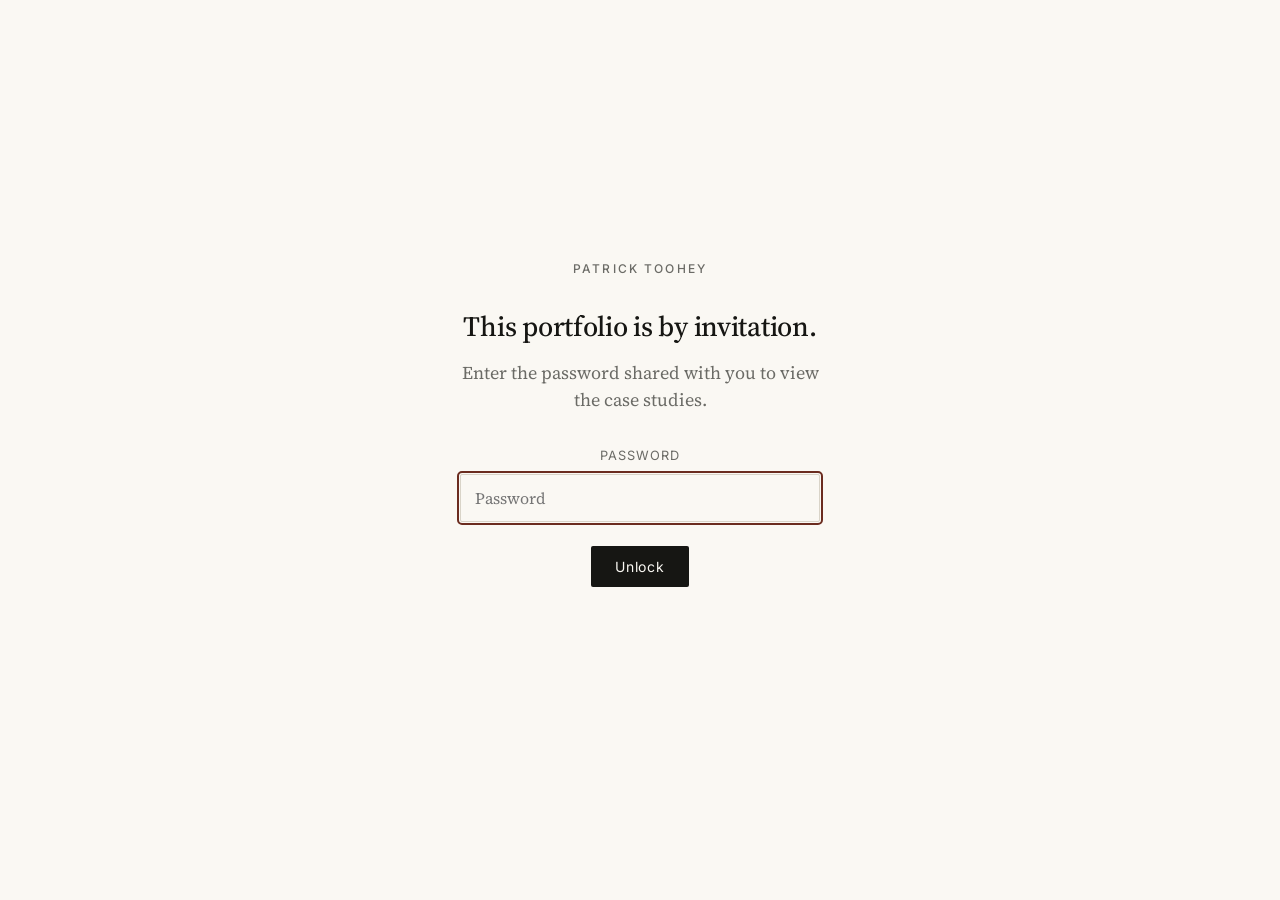
==== about.html @ 163a7788 "Initial commit" ====
<!DOCTYPE html>
<html lang="en">
<head>
  <meta charset="UTF-8" />
  <meta name="viewport" content="width=device-width, initial-scale=1.0" />
  <meta name="robots" content="noindex, nofollow" />
  <title>About — Patrick Toohey</title>

  <link rel="preconnect" href="https://fonts.googleapis.com" />
  <link rel="preconnect" href="https://fonts.gstatic.com" crossorigin />
  <link href="https://fonts.googleapis.com/css2?family=Inter:wght@400;500&family=Source+Serif+4:ital,wght@0,400;0,500;0,600;1,400&display=swap" rel="stylesheet" />

  <link rel="stylesheet" href="assets/css/styles.css" />

  <!-- Soft password gate: redirect to unlock if the visitor hasn't entered the password. -->
  <script>
    if (localStorage.getItem('pt_unlocked') !== 'true') {
      window.location.replace('unlock.html');
    }
  </script>
</head>
<body>

  <nav class="nav">
    <a class="nav__brand" href="index.html">Patrick Toohey</a>
    <div class="nav__links">
      <a href="index.html#work">Work</a>
      <a href="about.html">About</a>
      <a href="#contact">Contact</a>
    </div>
  </nav>

  <main>

    <section class="section container container--reading">
      <p class="eyebrow">About</p>
      <h1>Patrick Toohey</h1>
      <p class="hero__tagline">
        Senior lifecycle marketer working at the intersection of strategy, MarTech, and machine learning.
      </p>

      <hr class="rule" />

      <h2>Bio</h2>
      <p>
        <!-- TODO: Replace this placeholder with your actual bio. 2-4 short paragraphs is ideal. -->
        I&rsquo;ve spent the last several years building lifecycle programs that treat the email channel
        as a product surface &mdash; instrumented, iterative, and engineered to compound over time. My
        background spans strategy, MarTech operations, and direct collaboration with engineering and
        machine-learning teams.
      </p>
      <p>
        Most recently I&rsquo;ve focused on the seam between marketing and AI: rebuilding our module
        library as snippet-based variables, then extending it with a Claude skill that turns design
        files directly into production-ready code.
      </p>

      <h2>Resume</h2>
      <p>
        <!-- TODO: drop your resume PDF into /assets and update the href below.
             Suggested filename: assets/patrick-toohey-resume.pdf -->
        <a href="assets/patrick-toohey-resume.pdf" download>Download resume (PDF) &darr;</a>
      </p>

      <hr class="rule" />

      <!-- CONTACT -->
      <h2 id="contact">Get in touch</h2>
      <p class="muted">
        The fastest way to reach me is via this form. Replies usually within a day.
      </p>

      <!-- =========================================================
        CONTACT FORM — Formspree integration
        ---------------------------------------------------------
        To activate this form:
        1. Sign up at https://formspree.io (free tier).
        2. Create a new form and copy the form endpoint URL
           (it looks like: https://formspree.io/f/abcdwxyz).
        3. Replace YOUR_FORMSPREE_ID below with that ID.
        Until you do this, the form will look correct but
        submissions won't go anywhere.
      ========================================================= -->
      <form
        class="form"
        action="https://formspree.io/f/YOUR_FORMSPREE_ID"
        method="POST"
      >
        <label for="name">Name</label>
        <input id="name" name="name" type="text" required />

        <label for="email">Email</label>
        <input id="email" name="email" type="email" required />

        <label for="message">Message</label>
        <textarea id="message" name="message" required></textarea>

        <button type="submit" class="btn">Send message</button>
      </form>
    </section>

  </main>

  <footer class="footer">
    <div>&copy; <span id="year"></span> Patrick Toohey</div>
    <div><a href="index.html">Home</a></div>
  </footer>

  <script src="assets/js/main.js"></script>
  <script>
    document.getElementById('year').textContent = new Date().getFullYear();
  </script>
</body>
</html>
---- assets/css/styles.css ----
/* ============================================================
   Patrick Toohey — Portfolio
   One stylesheet, organized top-down:
   1. Design tokens (colors, fonts, spacing) — change these to rebrand
   2. Base / typography
   3. Layout primitives (container, rule, grid)
   4. Components (nav, hero, ImpactStat, case study card, timeline, form)
   5. Page-specific tweaks
   ============================================================ */

/* 1. DESIGN TOKENS ------------------------------------------- */
:root {
  /* Color — warm cream + near-black, single oxblood accent */
  --bg:        #faf8f3;
  --bg-alt:    #f1ede4;
  --text:      #161613;
  --muted:     #6b6b66;
  --rule:      #d9d4c8;
  --accent:    #6b2c1f;

  /* Type */
  --serif: 'Source Serif 4', 'Source Serif Pro', Georgia, 'Times New Roman', serif;
  --sans:  'Inter', -apple-system, BlinkMacSystemFont, 'Segoe UI', sans-serif;

  /* Spacing — based on an 8px grid */
  --s-1: 0.5rem;   /*  8px */
  --s-2: 1rem;     /* 16px */
  --s-3: 1.5rem;   /* 24px */
  --s-4: 2rem;     /* 32px */
  --s-6: 3rem;     /* 48px */
  --s-8: 4rem;     /* 64px */
  --s-12: 6rem;    /* 96px */
  --s-16: 8rem;    /* 128px */

  /* Layout widths */
  --w-max:      1200px;
  --w-reading:  680px;

  /* Motion */
  --ease: cubic-bezier(0.2, 0.6, 0.2, 1);
}

/* 2. BASE ---------------------------------------------------- */
*, *::before, *::after { box-sizing: border-box; }

html { scroll-behavior: smooth; }

body {
  margin: 0;
  background: var(--bg);
  color: var(--text);
  font-family: var(--serif);
  font-size: 18px;
  line-height: 1.55;
  -webkit-font-smoothing: antialiased;
  -moz-osx-font-smoothing: grayscale;
}

img { max-width: 100%; display: block; }
a { color: var(--text); text-decoration: underline; text-underline-offset: 3px; text-decoration-thickness: 1px; }
a:hover { color: var(--accent); }

h1, h2, h3, h4 {
  font-family: var(--serif);
  font-weight: 500;
  letter-spacing: -0.01em;
  line-height: 1.15;
  margin: 0 0 var(--s-3);
}
h1 { font-size: clamp(2.25rem, 5vw, 3.75rem); }
h2 { font-size: clamp(1.75rem, 3.5vw, 2.5rem); }
h3 { font-size: 1.375rem; }
p  { margin: 0 0 var(--s-2); }

/* "Editorial" small-caps label */
.eyebrow {
  font-family: var(--sans);
  font-size: 0.75rem;
  font-weight: 500;
  letter-spacing: 0.18em;
  text-transform: uppercase;
  color: var(--muted);
}

/* 3. LAYOUT PRIMITIVES --------------------------------------- */
.container {
  max-width: var(--w-max);
  margin: 0 auto;
  padding: 0 var(--s-4);
}
.container--reading { max-width: var(--w-reading); }

.rule {
  border: 0;
  border-top: 1px solid var(--rule);
  margin: var(--s-8) 0;
}

.section { padding: var(--s-12) 0; }
.section--tight { padding: var(--s-8) 0; }

/* 4. COMPONENTS ---------------------------------------------- */

/* --- Navigation --- */
.nav {
  display: flex;
  justify-content: space-between;
  align-items: center;
  padding: var(--s-3) var(--s-4);
  max-width: var(--w-max);
  margin: 0 auto;
  border-bottom: 1px solid var(--rule);
}
.nav__brand {
  font-family: var(--serif);
  font-size: 1.125rem;
  text-decoration: none;
  letter-spacing: -0.01em;
}
.nav__links { display: flex; gap: var(--s-4); }
.nav__links a {
  font-family: var(--sans);
  font-size: 0.875rem;
  text-decoration: none;
  color: var(--muted);
}
.nav__links a:hover { color: var(--accent); }

/* --- Hero --- */
.hero { padding: var(--s-16) 0 var(--s-12); }
.hero__name { font-size: clamp(3rem, 7vw, 5rem); margin-bottom: var(--s-4); }
.hero__tagline {
  max-width: var(--w-reading);
  font-size: 1.25rem;
  color: var(--muted);
  font-style: italic;
}

/* --- Pillars (What I do) --- */
.pillars {
  display: grid;
  grid-template-columns: repeat(auto-fit, minmax(260px, 1fr));
  gap: var(--s-6);
  margin-top: var(--s-6);
}
.pillar h3 { margin-bottom: var(--s-1); }
.pillar p { color: var(--muted); font-size: 1rem; }

/* --- Case study cards (home grid) --- */
.work-list { display: flex; flex-direction: column; gap: var(--s-8); margin-top: var(--s-6); }
.work-card {
  display: grid;
  grid-template-columns: 1fr 2fr;
  gap: var(--s-6);
  padding-top: var(--s-6);
  border-top: 1px solid var(--rule);
  text-decoration: none;
  color: inherit;
  transition: transform 0.3s var(--ease);
}
.work-card:hover { transform: translateX(4px); }
.work-card:hover .work-card__title { color: var(--accent); }
.work-card__stat { font-family: var(--serif); font-size: 2.5rem; line-height: 1; }
.work-card__stat-label { font-family: var(--sans); font-size: 0.75rem; color: var(--muted); letter-spacing: 0.1em; text-transform: uppercase; }
.work-card__title { font-size: 1.75rem; margin-bottom: var(--s-2); transition: color 0.2s; }
.work-card__desc { color: var(--muted); margin-bottom: var(--s-2); }
.work-card__meta { font-family: var(--sans); font-size: 0.8rem; color: var(--muted); letter-spacing: 0.05em; }
.work-card--placeholder { opacity: 0.5; pointer-events: none; }

@media (max-width: 700px) {
  .work-card { grid-template-columns: 1fr; gap: var(--s-3); }
}

/* --- ImpactStat block (top of every case study) --- */
.impact {
  display: grid;
  grid-template-columns: repeat(3, 1fr);
  gap: 0;
  border-top: 1px solid var(--text);
  border-bottom: 1px solid var(--text);
  margin: var(--s-6) 0 var(--s-8);
}
.impact__cell {
  padding: var(--s-4) var(--s-3);
  border-right: 1px solid var(--rule);
}
.impact__cell:last-child { border-right: 0; }
.impact__num {
  font-family: var(--serif);
  font-size: clamp(2rem, 4vw, 3rem);
  line-height: 1;
  margin-bottom: var(--s-1);
}
.impact__label {
  font-family: var(--sans);
  font-size: 0.8rem;
  letter-spacing: 0.08em;
  text-transform: uppercase;
  color: var(--muted);
}
@media (max-width: 700px) {
  .impact { grid-template-columns: 1fr; }
  .impact__cell { border-right: 0; border-bottom: 1px solid var(--rule); }
  .impact__cell:last-child { border-bottom: 0; }
}

/* --- Skill tags --- */
.tags { display: flex; flex-wrap: wrap; gap: var(--s-2); margin: var(--s-3) 0 var(--s-6); }
.tag {
  font-family: var(--sans);
  font-size: 0.75rem;
  letter-spacing: 0.08em;
  text-transform: uppercase;
  color: var(--muted);
  padding: 4px 10px;
  border: 1px solid var(--rule);
  border-radius: 2px;
}

/* --- Case study reading body --- */
.cs-body { max-width: var(--w-reading); }
.cs-body h2 { margin-top: var(--s-8); }
.cs-body ul { padding-left: var(--s-3); }
.cs-body li { margin-bottom: var(--s-2); }
.cs-body strong { font-weight: 600; }

/* --- Branch breakdown (CS1) --- */
.branch {
  border-top: 1px solid var(--rule);
  padding-top: var(--s-4);
  margin-top: var(--s-4);
}
.branch h3 { font-size: 1.25rem; margin-bottom: var(--s-1); }
.branch__num {
  font-family: var(--sans); font-size: 0.75rem;
  letter-spacing: 0.18em; text-transform: uppercase;
  color: var(--accent); margin-bottom: var(--s-1);
}

/* --- Horizontal timeline (CS2) --- */
.timeline-wrap { margin: var(--s-6) calc(var(--s-4) * -1); /* break out of container */ }
.timeline {
  display: flex;
  gap: var(--s-3);
  padding: var(--s-4);
  overflow-x: auto;
  scroll-snap-type: x mandatory;
  scroll-padding-left: var(--s-4);
  /* Soft fade on edges hints there's more content */
  -webkit-mask-image: linear-gradient(to right, transparent, #000 5%, #000 95%, transparent);
          mask-image: linear-gradient(to right, transparent, #000 5%, #000 95%, transparent);
}
.timeline::-webkit-scrollbar { height: 6px; }
.timeline::-webkit-scrollbar-thumb { background: var(--rule); border-radius: 3px; }
.timeline-card {
  flex: 0 0 340px;
  scroll-snap-align: start;
  background: var(--bg-alt);
  border: 1px solid var(--rule);
  padding: var(--s-4);
  border-radius: 4px;
  display: flex;
  flex-direction: column;
}
.timeline-card__year {
  font-family: var(--sans);
  font-size: 0.75rem;
  letter-spacing: 0.15em;
  text-transform: uppercase;
  color: var(--accent);
  margin-bottom: var(--s-2);
}
.timeline-card h3 { font-size: 1.25rem; margin-bottom: var(--s-2); }
.timeline-card p { font-size: 0.95rem; color: var(--muted); }
.timeline-hint {
  font-family: var(--sans);
  font-size: 0.75rem;
  color: var(--muted);
  text-align: center;
  margin-top: var(--s-2);
  letter-spacing: 0.1em;
  text-transform: uppercase;
}

/* --- Module gallery (CS2)
   Same horizontal-scroll/snap mechanic as the timeline, but the cards
   are framed image tiles with a caption. Each card has a fixed size
   and the image is "contained" inside it so different aspect ratios
   (square value-prop, tall hero, wide logo) all sit cleanly together. */
.modules-wrap {
  margin: var(--s-6) calc(var(--s-4) * -1);
  position: relative;       /* anchor for the absolute-positioned arrow buttons */
}

/* Arrow buttons sit on top of the carousel, vertically centered */
.modules-btn {
  position: absolute;
  top: calc(50% - 1.25rem);  /* offset to ignore the "Scroll" hint below */
  transform: translateY(-50%);
  width: 44px;
  height: 44px;
  border-radius: 50%;
  background: var(--bg);
  border: 1px solid var(--rule);
  font-family: var(--serif);
  font-size: 1.5rem;
  line-height: 1;
  cursor: pointer;
  z-index: 2;
  display: grid;
  place-items: center;
  color: var(--text);
  transition: background 0.2s, color 0.2s, border-color 0.2s, opacity 0.2s;
  box-shadow: 0 2px 8px rgba(0,0,0,0.04);
}
.modules-btn:hover {
  background: var(--accent);
  color: var(--bg);
  border-color: var(--accent);
}
.modules-btn--prev { left: var(--s-2); }
.modules-btn--next { right: var(--s-2); }
.modules-btn:disabled {
  opacity: 0.25;
  cursor: default;
  pointer-events: none;
}
.modules {
  display: flex;
  gap: var(--s-3);
  padding: var(--s-4);
  overflow-x: auto;
  scroll-snap-type: x mandatory;
  scroll-padding-left: var(--s-4);
  -webkit-mask-image: linear-gradient(to right, transparent, #000 5%, #000 95%, transparent);
          mask-image: linear-gradient(to right, transparent, #000 5%, #000 95%, transparent);
}
.modules::-webkit-scrollbar { height: 6px; }
.modules::-webkit-scrollbar-thumb { background: var(--rule); border-radius: 3px; }
.module-card {
  flex: 0 0 280px;
  scroll-snap-align: start;
  margin: 0;
}
.module-card__frame {
  background: var(--bg-alt);
  border: 1px solid var(--rule);
  border-radius: 4px;
  aspect-ratio: 4 / 5;     /* every frame is the same shape... */
  display: flex;
  align-items: center;
  justify-content: center;
  padding: var(--s-2);
  overflow: hidden;
}

/* Larger variant: use for diagrams/screenshots that need to be legible.
   `min(560px, 85vw)` keeps cards readable on desktop but stops them
   from being wider than the phone screen on mobile. */
.modules--large .module-card {
  flex: 0 0 min(560px, 85vw);
}
.modules--large .module-card__frame {
  aspect-ratio: 4 / 3;
  padding: var(--s-3);
}
.module-card__frame img {
  max-width: 100%;
  max-height: 100%;
  width: auto;
  height: auto;
  object-fit: contain;     /* ...the image scales inside without distortion */
  display: block;
}
.module-card__caption {
  font-family: var(--sans);
  font-size: 0.75rem;
  letter-spacing: 0.15em;
  text-transform: uppercase;
  color: var(--muted);
  text-align: center;
  margin-top: var(--s-2);
}

/* Carousel images are clickable — hint with a zoom cursor */
[data-carousel] .module-card__frame img { cursor: zoom-in; }

/* --- Lightbox (full-screen image viewer)
   Triggered by clicking any image inside [data-carousel].
   Markup is injected by main.js into <body>, so no HTML changes needed. */
.lightbox {
  position: fixed;
  inset: 0;                       /* shorthand for top/right/bottom/left: 0 */
  background: rgba(20, 20, 18, 0.94);
  display: none;
  align-items: center;
  justify-content: center;
  padding: var(--s-6);
  z-index: 100;
}
.lightbox.is-open { display: flex; }
.lightbox__img {
  max-width: min(1200px, 92vw);
  max-height: 85vh;
  width: auto;
  height: auto;
  object-fit: contain;
  border-radius: 4px;
  box-shadow: 0 20px 60px rgba(0,0,0,0.4);
}
.lightbox__close {
  position: absolute;
  top: var(--s-3);
  right: var(--s-3);
  width: 44px;
  height: 44px;
  border-radius: 50%;
  background: transparent;
  border: 1px solid rgba(255,255,255,0.45);
  color: #fff;
  font-family: var(--serif);
  font-size: 1.5rem;
  line-height: 1;
  cursor: pointer;
  display: grid;
  place-items: center;
  transition: background 0.2s, border-color 0.2s;
}
.lightbox__close:hover {
  background: rgba(255,255,255,0.12);
  border-color: rgba(255,255,255,0.85);
}
.lightbox__caption {
  position: absolute;
  bottom: var(--s-4);
  left: 50%;
  transform: translateX(-50%);
  color: rgba(255,255,255,0.85);
  font-family: var(--sans);
  font-size: 0.8rem;
  letter-spacing: 0.15em;
  text-transform: uppercase;
  margin: 0;
}

/* Prev/next arrows inside the lightbox — same visual language as the
   carousel arrows on the page, but larger and white-on-dark. */
.lightbox__nav {
  position: absolute;
  top: 50%;
  transform: translateY(-50%);
  width: 56px;
  height: 56px;
  border-radius: 50%;
  background: transparent;
  border: 1px solid rgba(255,255,255,0.45);
  color: #fff;
  font-family: var(--serif);
  font-size: 1.75rem;
  line-height: 1;
  cursor: pointer;
  display: grid;
  place-items: center;
  transition: background 0.2s, border-color 0.2s;
  z-index: 1;
}
.lightbox__nav:hover {
  background: rgba(255,255,255,0.12);
  border-color: rgba(255,255,255,0.85);
}
.lightbox__nav--prev { left: var(--s-4); }
.lightbox__nav--next { right: var(--s-4); }
.lightbox__nav[hidden] { display: none; }

@media (max-width: 600px) {
  .lightbox__nav { width: 44px; height: 44px; }
  .lightbox__nav--prev { left: var(--s-2); }
  .lightbox__nav--next { right: var(--s-2); }
}

/* When the lightbox is open, prevent the page underneath from scrolling */
body.no-scroll { overflow: hidden; }

/* --- Snippet cards (CS2 — Snippet library)
   Each snippet has a header (name + description), a code block, and a
   toggle button. The code block clamps to a max-height when collapsed,
   with a fade gradient hinting "there's more"; expand shows the full
   source with internal scroll if it's very long. */
.snippet {
  border: 1px solid var(--rule);
  border-radius: 4px;
  background: var(--bg);
  margin: var(--s-4) 0;
  overflow: hidden;
}
.snippet__head {
  padding: var(--s-3);
  border-bottom: 1px solid var(--rule);
}
.snippet__name {
  margin: 0;
  font-family: 'JetBrains Mono', 'SF Mono', Menlo, Monaco, 'Courier New', monospace;
  font-size: 1rem;
  color: var(--accent);
  font-weight: 500;
}
.snippet__desc {
  margin: var(--s-1) 0 0;
  font-size: 0.9rem;
  color: var(--muted);
}
.snippet__code {
  position: relative;
  margin: 0;
  padding: var(--s-3);
  background: #1e1e1a;
  color: #d4cfc0;
  font-family: 'JetBrains Mono', 'SF Mono', Menlo, Monaco, 'Courier New', monospace;
  font-size: 0.78rem;
  line-height: 1.65;
  max-height: 220px;
  overflow: hidden;
  white-space: pre-wrap;       /* wrap long lines instead of horizontal scroll */
  overflow-wrap: anywhere;     /* break very long unbroken strings (URLs, classes) */
  transition: max-height 0.35s ease;
}
.snippet__code::after {
  /* fade-to-dark gradient that hints "there's more code below" */
  content: '';
  position: absolute;
  left: 0; right: 0; bottom: 0;
  height: 80px;
  background: linear-gradient(to bottom, rgba(30,30,26,0), #1e1e1a);
  pointer-events: none;
}
.snippet.is-open .snippet__code {
  max-height: 600px;
  overflow-y: auto;            /* only vertical scroll — no horizontal */
  overflow-x: hidden;
}
.snippet.is-open .snippet__code::after { display: none; }
.snippet__toggle {
  width: 100%;
  padding: 14px var(--s-3);
  border: 0;
  border-top: 1px solid var(--rule);
  background: var(--bg-alt);
  color: var(--text);
  font-family: var(--sans);
  font-size: 0.75rem;
  letter-spacing: 0.15em;
  text-transform: uppercase;
  cursor: pointer;
  transition: background 0.2s, color 0.2s;
}
.snippet__toggle:hover { background: var(--accent); color: var(--bg); }

/* --- Before/after matrix (CS3)
   A simple 3-column comparison table. Stacks into mobile cards on
   narrow viewports so each "row" reads as its own block. */
.matrix {
  width: 100%;
  border-collapse: collapse;
  margin: var(--s-6) calc(var(--s-4) * -1) var(--s-8);
  font-size: 0.95rem;
}
.matrix th {
  text-align: left;
  font-family: var(--sans);
  font-size: 0.72rem;
  letter-spacing: 0.15em;
  text-transform: uppercase;
  color: var(--muted);
  font-weight: 500;
  padding: var(--s-2) var(--s-3) var(--s-2) 0;
  border-bottom: 1px solid var(--text);
}
.matrix th:first-child { padding-left: var(--s-4); }
.matrix th:last-child  { padding-right: var(--s-4); }
.matrix td {
  padding: var(--s-3) var(--s-3) var(--s-3) 0;
  border-bottom: 1px solid var(--rule);
  vertical-align: top;
  line-height: 1.5;
}
.matrix td:first-child { padding-left: var(--s-4); }
.matrix td:last-child  { padding-right: var(--s-4); }
.matrix tr:last-child td { border-bottom: 0; }
.matrix__cap  { font-weight: 600; width: 22%; }
.matrix__sfmc { color: var(--muted); width: 39%; }
.matrix__itr  { color: var(--text); width: 39%; }

/* On narrow screens, stack each row as a card */
@media (max-width: 700px) {
  .matrix { margin: var(--s-6) 0 var(--s-8); display: block; }
  .matrix thead { display: none; }
  .matrix tbody, .matrix tr, .matrix td { display: block; width: auto; }
  .matrix tr {
    padding: var(--s-3) 0;
    border-bottom: 1px solid var(--rule);
  }
  .matrix tr:last-child { border-bottom: 0; }
  .matrix td {
    padding: var(--s-1) 0;
    border-bottom: 0;
  }
  .matrix__cap {
    font-size: 1.05rem;
    margin-bottom: var(--s-1);
  }
  .matrix__sfmc::before,
  .matrix__itr::before {
    display: block;
    font-family: var(--sans);
    font-size: 0.7rem;
    letter-spacing: 0.15em;
    text-transform: uppercase;
    color: var(--muted);
    margin-bottom: 2px;
  }
  .matrix__sfmc::before { content: "SFMC"; }
  .matrix__itr::before  { content: "Iterable"; color: var(--accent); }
}

/* --- Syntax highlight tokens (paired with main.js highlighter) */
.hl-tag      { color: #8fb4c8; }   /* HTML tag names */
.hl-str      { color: #c4a86a; }   /* attribute values "..." */
.hl-comment  { color: #707068; font-style: italic; }
.hl-hbs-lit  { color: #7fa9d4; }   /* {{{link}}}, {{var}} — literal variables (BLUE) */
.hl-hbs-cond { color: #92c190; }   /* {{#if}}, {{else}}, {{/if}} — conditionals (GREEN) */

/* --- Forms (about/contact) --- */
.form { max-width: 480px; }
.form label {
  display: block;
  font-family: var(--sans);
  font-size: 0.8rem;
  letter-spacing: 0.08em;
  text-transform: uppercase;
  color: var(--muted);
  margin: var(--s-3) 0 var(--s-1);
}
.form input, .form textarea {
  width: 100%;
  padding: 12px 14px;
  font-family: var(--serif);
  font-size: 1rem;
  background: var(--bg);
  border: 1px solid var(--rule);
  border-radius: 2px;
  color: var(--text);
}
.form input:focus, .form textarea:focus {
  outline: 2px solid var(--accent);
  outline-offset: 1px;
}
.form textarea { min-height: 140px; resize: vertical; }
.btn {
  display: inline-block;
  font-family: var(--sans);
  font-size: 0.875rem;
  letter-spacing: 0.05em;
  background: var(--text);
  color: var(--bg);
  padding: 12px 24px;
  border: 0;
  border-radius: 2px;
  text-decoration: none;
  cursor: pointer;
  margin-top: var(--s-3);
  transition: background 0.2s;
}
.btn:hover { background: var(--accent); color: var(--bg); }

/* --- Unlock page --- */
.unlock {
  min-height: 100vh;
  display: grid;
  place-items: center;
  padding: var(--s-4);
  text-align: center;
}
.unlock__inner { max-width: 360px; }
.unlock h1 { font-size: 1.75rem; margin-bottom: var(--s-2); }
.unlock p  { color: var(--muted); margin-bottom: var(--s-4); }
.unlock__error { color: var(--accent); font-size: 0.875rem; min-height: 1.5em; }

/* --- Footer --- */
.footer {
  border-top: 1px solid var(--rule);
  padding: var(--s-6) var(--s-4);
  font-family: var(--sans);
  font-size: 0.85rem;
  color: var(--muted);
  display: flex;
  justify-content: space-between;
  flex-wrap: wrap;
  gap: var(--s-2);
  max-width: var(--w-max);
  margin: var(--s-12) auto 0;
}
.footer a { color: var(--muted); }

/* 5. UTILITIES ----------------------------------------------- */
.muted { color: var(--muted); }
.center { text-align: center; }
.mt-0 { margin-top: 0; }
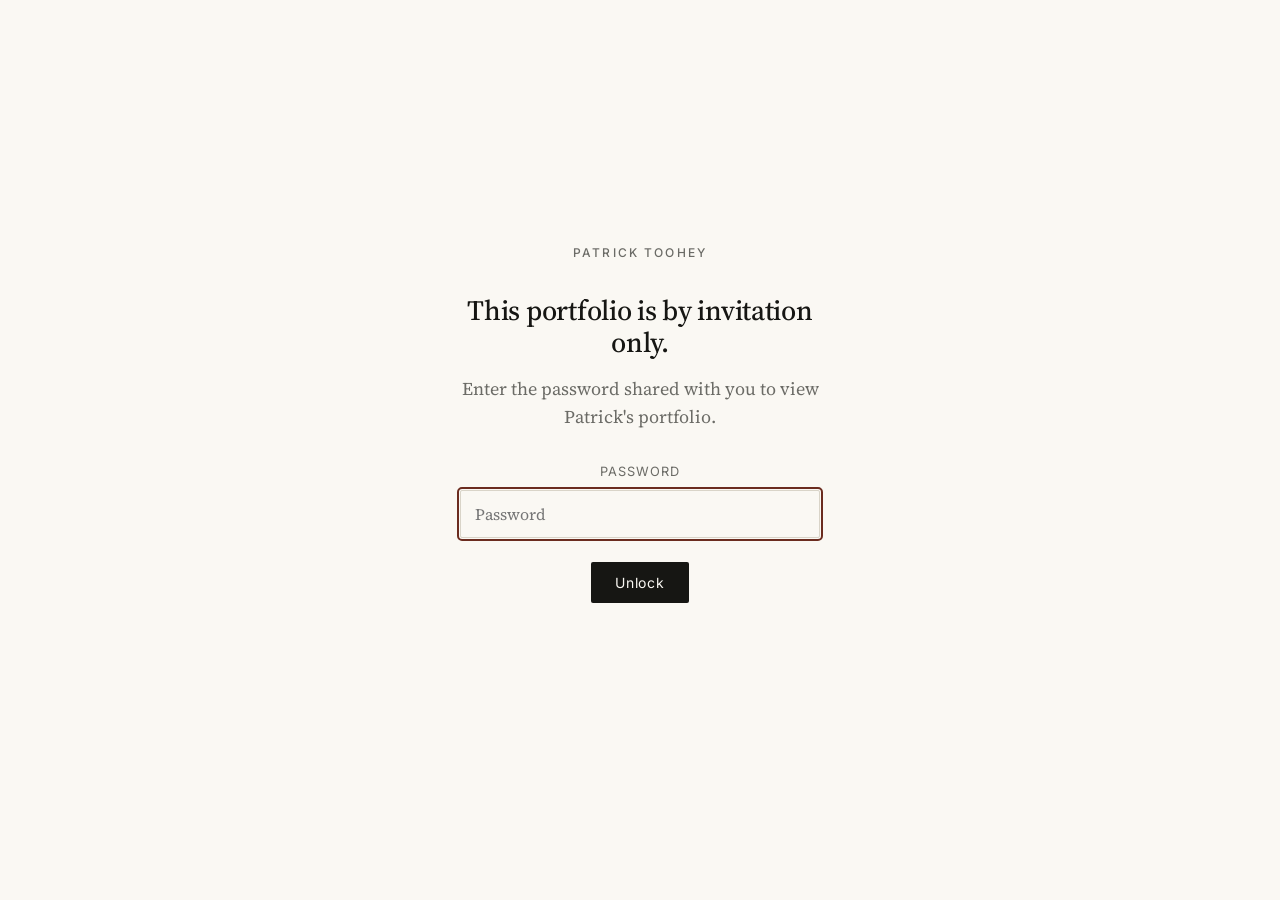
==== commit 82fa2cc8: "Desktop headshot resizing + side padding adjustments Slight copy tweaks as well" ====
--- a/about.html
+++ b/about.html
@@ -44,30 +44,40 @@
       <h2>Bio</h2>
       <p>
         <!-- TODO: Replace this placeholder with your actual bio. 2-4 short paragraphs is ideal. -->
-        I&rsquo;ve spent the last several years building lifecycle programs that treat the email channel
-        as a product surface &mdash; instrumented, iterative, and engineered to compound over time. My
-        background spans strategy, MarTech operations, and direct collaboration with engineering and
+        I&rsquo;ve spent the last several years building lifecycle programs that treat the marketing 
+        touchpoints like product surfaces. With deep expertise in the nuances of email code, as well 
+        as a breadth of experience in push, SMS, and in-app messages, I specialize in modular lifecycle marketing. 
+        My background spans strategy, MarTech operations, and direct collaboration with engineering and
         machine-learning teams.
       </p>
       <p>
-        Most recently I&rsquo;ve focused on the seam between marketing and AI: rebuilding our module
-        library as snippet-based variables, then extending it with a Claude skill that turns design
-        files directly into production-ready code.
+        Most recently I&rsquo;ve focused on the seam between marketing and AI: rebuilding my custom library
+        of email code as abstracted snippets to make template builds more intuitive for marketers without
+        sacrificing their technical nuances (and making them AI-friendly). I then integrated Claude skills 
+        for automating template builds completely, making it possible to translate a batch of PDFs into 
+        production-ready code in minutes.
       </p>
 
       <h2>Resume</h2>
-      <p>
-        <!-- TODO: drop your resume PDF into /assets and update the href below.
-             Suggested filename: assets/patrick-toohey-resume.pdf -->
-        <a href="assets/patrick-toohey-resume.pdf" download>Download resume (PDF) &darr;</a>
-      </p>
+      <!-- Inline PDF preview. Drop your resume at
+           /assets/patrick-toohey-resume.pdf and the preview will populate.
+           The #view=FitH fragment tells the PDF viewer to fit width. -->
+      <div class="resume-preview">
+        <iframe
+          class="resume-preview__frame"
+          src="assets/patrick-toohey-resume.pdf#view=FitH"
+          title="Patrick Toohey resume preview"
+          loading="lazy"
+        ></iframe>
+      </div>
+      <p><a class="btn" href="assets/patrick-toohey-resume.pdf" download>Download resume (PDF) &darr;</a></p>
 
       <hr class="rule" />
 
       <!-- CONTACT -->
       <h2 id="contact">Get in touch</h2>
       <p class="muted">
-        The fastest way to reach me is via this form. Replies usually within a day.
+        You can reach me via email using the form below, or email me directly at pbtoohey@gmail.com.
       </p>
 
       <!-- =========================================================
@@ -83,7 +93,7 @@
       ========================================================= -->
       <form
         class="form"
-        action="https://formspree.io/f/YOUR_FORMSPREE_ID"
+        action="https://formspree.io/f/xbdwwrdk"
         method="POST"
       >
         <label for="name">Name</label>
--- a/assets/css/styles.css
+++ b/assets/css/styles.css
@@ -93,11 +93,35 @@
 .rule {
   border: 0;
   border-top: 1px solid var(--rule);
-  margin: var(--s-8) 0;
-}
-
-.section { padding: var(--s-12) 0; }
-.section--tight { padding: var(--s-8) 0; }
+  margin: var(--s-3) 0;
+}
+
+/* --- Mobile overrides
+   Smaller viewports get reduced container padding (so text doesn't feel
+   cramped by huge side margins), guaranteed minimum side padding on
+   broken-out elements (so carousels & matrix don't bleed to the edge),
+   and further reduced vertical padding for a more compact feel. */
+@media (max-width: 700px) {
+  .container { padding: 0 16px; }
+  .nav       { padding-left: 16px; padding-right: 16px; }
+  .section   { padding-block: var(--s-6); }
+  .section--tight { padding-block: var(--s-4); }
+  .hero      { padding-block: var(--s-8) var(--s-6); }
+  .rule      { margin: var(--s-4) 0; }
+
+  /* Stop full-width breakouts from bleeding past the viewport edges */
+  .timeline-wrap,
+  .modules-wrap {
+    margin-left: 0;
+    margin-right: 0;
+  }
+  .timeline, .modules { padding: var(--s-3) 16px; }
+}
+
+/* Use padding-block (top + bottom only) so horizontal padding from
+   a co-applied .container class is never overwritten. */
+.section { padding-block: var(--s-8); }
+.section--tight { padding-block: var(--s-6); }
 
 /* 4. COMPONENTS ---------------------------------------------- */
 
@@ -127,13 +151,24 @@
 .nav__links a:hover { color: var(--accent); }
 
 /* --- Hero --- */
-.hero { padding: var(--s-16) 0 var(--s-12); }
+.hero { padding-block: var(--s-12) var(--s-8); }
 .hero__name { font-size: clamp(3rem, 7vw, 5rem); margin-bottom: var(--s-4); }
 .hero__tagline {
   max-width: var(--w-reading);
   font-size: 1.25rem;
   color: var(--muted);
-  font-style: italic;
+}
+
+/* Circular headshot above the hero name */
+.hero__headshot {
+  display: block;
+  width: 110px;
+  height: 110px;
+  border-radius: 50%;
+  object-fit: cover;
+  border: 1px solid var(--rule);
+  box-shadow: 0 4px 24px rgba(0,0,0,0.08);
+  margin-bottom: var(--s-3);
 }
 
 /* --- Pillars (What I do) --- */
@@ -149,10 +184,12 @@
 /* --- Case study cards (home grid) --- */
 .work-list { display: flex; flex-direction: column; gap: var(--s-8); margin-top: var(--s-6); }
 .work-card {
+  position: relative;
   display: grid;
   grid-template-columns: 1fr 2fr;
   gap: var(--s-6);
   padding-top: var(--s-6);
+  padding-right: var(--s-6);   /* room for the chevron affordance */
   border-top: 1px solid var(--rule);
   text-decoration: none;
   color: inherit;
@@ -160,6 +197,33 @@
 }
 .work-card:hover { transform: translateX(4px); }
 .work-card:hover .work-card__title { color: var(--accent); }
+
+/* Always-visible chevron + gentle nudge animation.
+   On mobile this is the primary "tap me" affordance since there's no hover. */
+.work-card__chevron {
+  position: absolute;
+  right: 0;
+  top: 50%;
+  transform: translateY(-50%);
+  font-family: var(--serif);
+  font-size: 1.5rem;
+  line-height: 1;
+  color: var(--muted);
+  animation: chevron-nudge 2.4s ease-in-out infinite;
+  transition: color 0.3s;
+}
+.work-card:hover .work-card__chevron {
+  color: var(--accent);
+  animation-play-state: paused;
+}
+@keyframes chevron-nudge {
+  0%, 100% { transform: translate(0, -50%); }
+  50%      { transform: translate(8px, -50%); }
+}
+/* Respect users who've asked for reduced motion */
+@media (prefers-reduced-motion: reduce) {
+  .work-card__chevron { animation: none; }
+}
 .work-card__stat { font-family: var(--serif); font-size: 2.5rem; line-height: 1; }
 .work-card__stat-label { font-family: var(--sans); font-size: 0.75rem; color: var(--muted); letter-spacing: 0.1em; text-transform: uppercase; }
 .work-card__title { font-size: 1.75rem; margin-bottom: var(--s-2); transition: color 0.2s; }
@@ -629,6 +693,30 @@
 .hl-hbs-lit  { color: #7fa9d4; }   /* {{{link}}}, {{var}} — literal variables (BLUE) */
 .hl-hbs-cond { color: #92c190; }   /* {{#if}}, {{else}}, {{/if}} — conditionals (GREEN) */
 
+/* --- Resume preview (about page)
+   Inline PDF preview via <iframe>. Most desktop browsers render the
+   PDF natively. Mobile browsers typically don't — they'll show a
+   blank/grey frame, which is why the download button below is the
+   primary affordance on smaller screens. */
+.resume-preview {
+  margin: var(--s-3) 0 var(--s-2);
+  border: 1px solid var(--rule);
+  border-radius: 4px;
+  background: var(--bg-alt);
+  overflow: hidden;
+}
+.resume-preview__frame {
+  display: block;
+  width: 100%;
+  height: 70vh;
+  max-height: 720px;
+  border: 0;
+  background: var(--bg-alt);
+}
+@media (max-width: 700px) {
+  .resume-preview__frame { height: 50vh; }
+}
+
 /* --- Forms (about/contact) --- */
 .form { max-width: 480px; }
 .form label {
